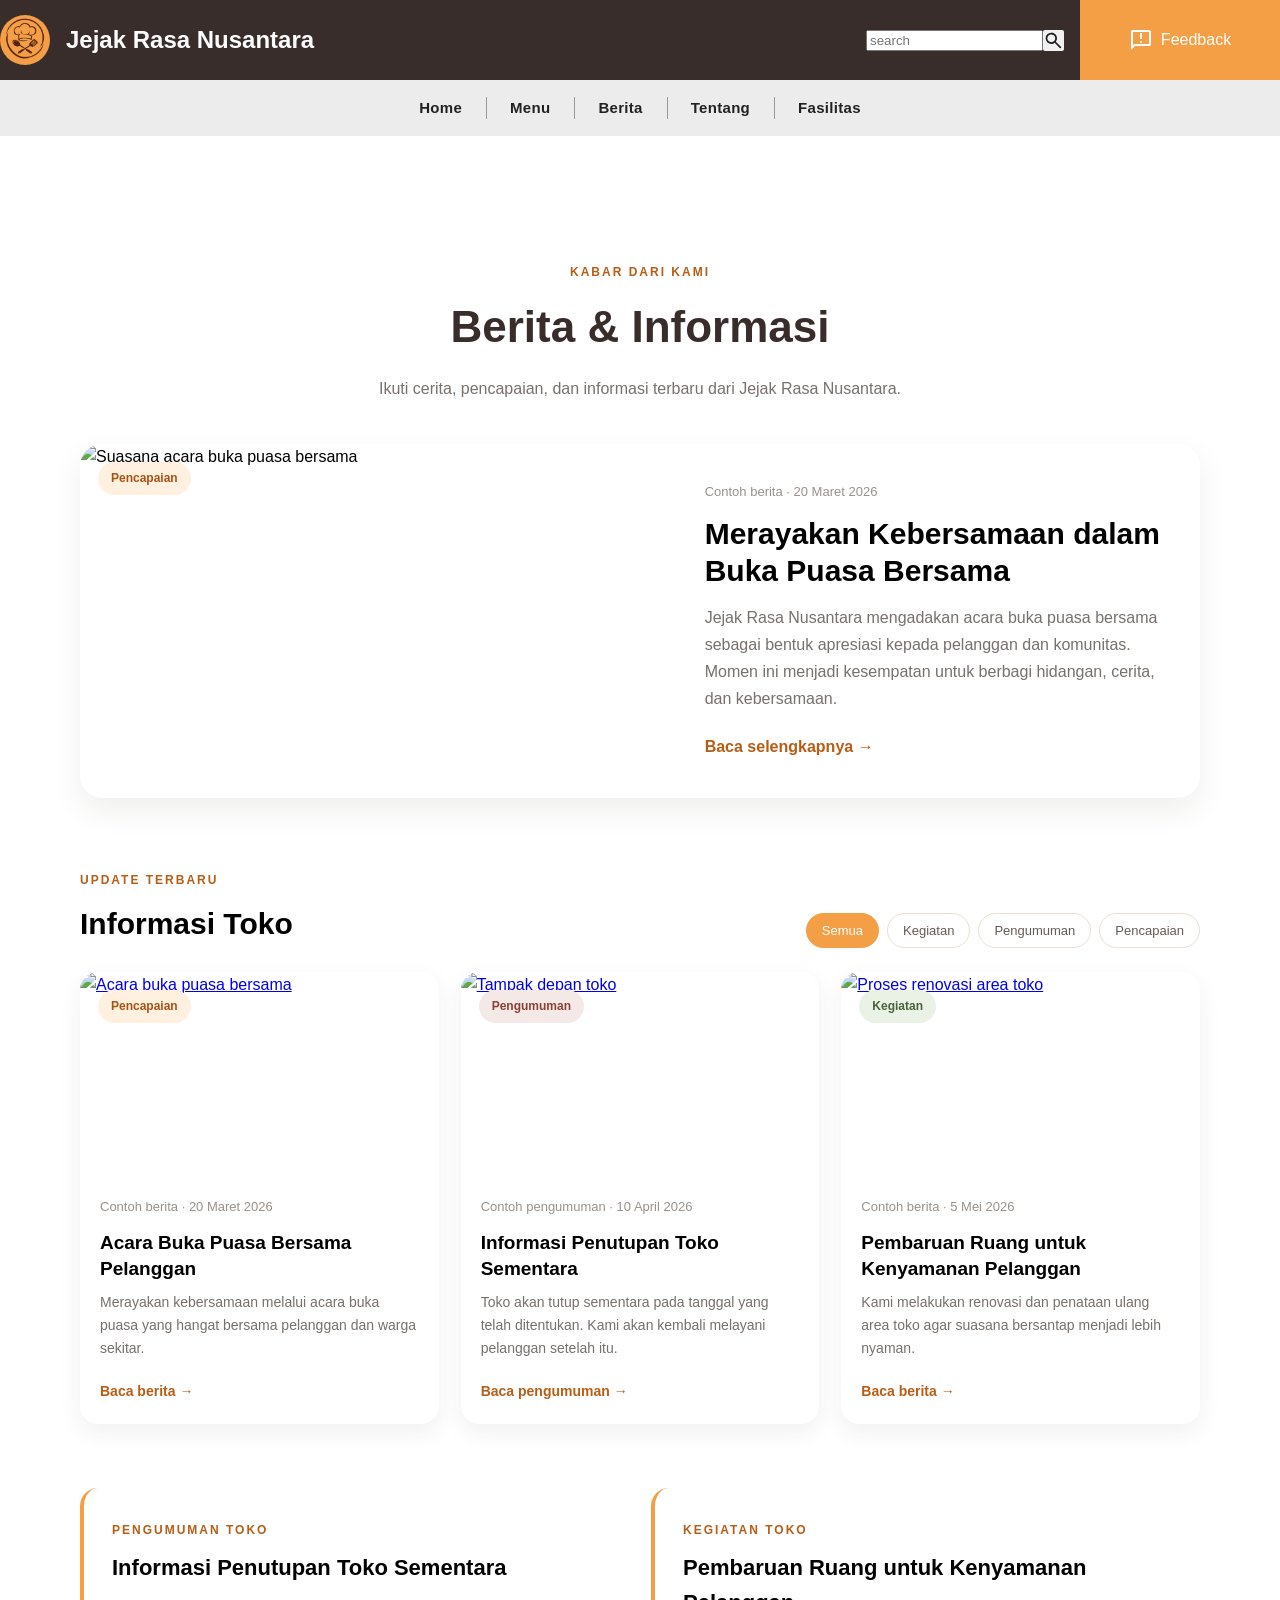
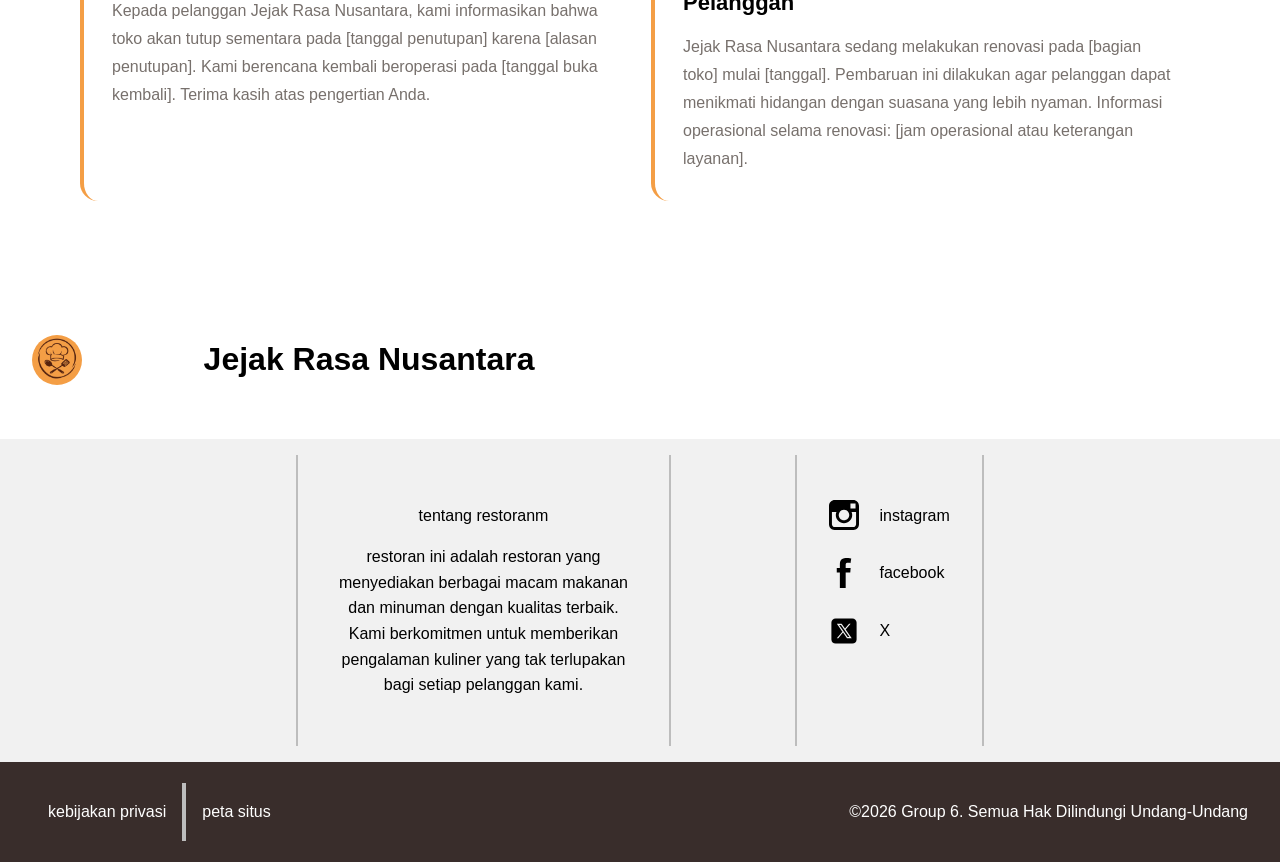
==== berita.html @ 7a0a1944 "baru" ====
<!DOCTYPE html>
<html lang="id">
<head>
    <meta charset="UTF-8">
    <meta name="viewport" content="width=device-width, initial-scale=1.0">
    <title>Berita - Jejak Rasa Nusantara</title>
    <link rel="stylesheet" href="berita.css">
    <link rel="stylesheet" href="style.css">
</head>
<body>

   <nav>
    <div class="bg_nav">
        <div class="navigation_1">
            <div class="store">
                <div class="store_logo">
                    <img src="Minimal Brown Chef Emblem.png" alt="logo">
                </div>
                    <h1>Jejak Rasa Nusantara</h1>
            </div>
        <div class="container">
            <div class="search">
                <input type="text" placeholder="search">
                <button>
                    <img src="search.svg" alt="">
                </button>
            </div>
                <div class="feedback">
                    <svg xmlns="http://www.w3.org/2000/svg" viewBox="0 0 24 24" height="24px" width="24px" fill="#ffffff"><path d="M12,15q0.43,0 0.71-0.29T13,14t-0.29-0.71T12,13t-0.71,0.29T11,14t0.29,0.71T12,15Zm-1-4h2V5H11v6ZM2,22V4Q2,3.17 2.59,2.59T4,2H20q0.83,0 1.41,0.59T22,4V16q0,0.82-0.59,1.41T20,18H6L2,22Zm3.15-6H20V4H4V17.13L5.15,16ZM4,16V4V16Z"/></svg>
                   <a style="color: white;" href="feedback.html">Feedback</a>
                 </div>
            </div>
            </div>
           <div class="navigation_2">
  <div id="home" class="n active"><a href="index.html"><h4>Home</h4></a></div>
  <div id="menu" class="n"><a href="menu.html"><h4>Menu</h4></a></div>
  <div id="news" class="n"><a href="berita.html"><h4>Berita</h4></a></div>
  <div id="about" class="n"><a href="tentang.html"><h4>Tentang</h4></a></div>
  <div id="fasilitas" class="n"><a href="fasilitas.html"><h4>Fasilitas</h4></a></div>
</div>

    </div>

    </nav>
<div class="block"></div>
    <main class="news-page">
        <section class="news-heading">
            <span class="eyebrow">KABAR DARI KAMI</span>
            <h1>Berita & Informasi</h1>
            <p>Ikuti cerita, pencapaian, dan informasi terbaru dari Jejak Rasa Nusantara.</p>
        </section>

        <section class="featured-news" aria-label="Berita utama">
            <div class="featured-image">
                <img src="photo/berita-buka-puasa.jpg" alt="Suasana acara buka puasa bersama">
                <span class="news-type">Pencapaian</span>
            </div>
            <div class="featured-content">
                <p class="news-date">Contoh berita · 20 Maret 2026</p>
                <h2>Merayakan Kebersamaan dalam Buka Puasa Bersama</h2>
                <p>
                    Jejak Rasa Nusantara mengadakan acara buka puasa bersama sebagai bentuk
                    apresiasi kepada pelanggan dan komunitas. Momen ini menjadi kesempatan
                    untuk berbagi hidangan, cerita, dan kebersamaan.
                </p>
                <a class="read-more" href="#berita-buka-puasa">Baca selengkapnya <span aria-hidden="true">→</span></a>
            </div>
        </section>

        <section class="news-section" id="semua-berita">
            <div class="section-heading">
                <div>
                    <span class="eyebrow">UPDATE TERBARU</span>
                    <h2>Informasi Toko</h2>
                </div>
                <div class="news-filters" aria-label="Filter berita">
                    <button class="filter-btn active" type="button" data-filter="semua">Semua</button>
                    <button class="filter-btn" type="button" data-filter="kegiatan">Kegiatan</button>
                    <button class="filter-btn" type="button" data-filter="pengumuman">Pengumuman</button>
                    <button class="filter-btn" type="button" data-filter="pencapaian">Pencapaian</button>
                </div>
            </div>

            <div class="news-grid">
                <article class="news-card" data-category="pencapaian" id="berita-buka-puasa">
                    <a class="news-image" href="#berita-buka-puasa">
                        <img src="photo/berita-buka-puasa.jpg" alt="Acara buka puasa bersama">
                        <span class="news-type">Pencapaian</span>
                    </a>
                    <div class="news-card-content">
                        <p class="news-date">Contoh berita · 20 Maret 2026</p>
                        <h3>Acara Buka Puasa Bersama Pelanggan</h3>
                        <p>Merayakan kebersamaan melalui acara buka puasa yang hangat bersama pelanggan dan warga sekitar.</p>
                        <a class="text-link" href="#berita-buka-puasa">Baca berita <span aria-hidden="true">→</span></a>
                    </div>
                </article>

                <article class="news-card" data-category="pengumuman">
                    <a class="news-image" href="#pengumuman-libur">
                        <img src="photo/berita-tutup-toko.jpg" alt="Tampak depan toko">
                        <span class="news-type announcement">Pengumuman</span>
                    </a>
                    <div class="news-card-content">
                        <p class="news-date">Contoh pengumuman · 10 April 2026</p>
                        <h3>Informasi Penutupan Toko Sementara</h3>
                        <p>Toko akan tutup sementara pada tanggal yang telah ditentukan. Kami akan kembali melayani pelanggan setelah itu.</p>
                        <a class="text-link" href="#pengumuman-libur">Baca pengumuman <span aria-hidden="true">→</span></a>
                    </div>
                </article>

                <article class="news-card" data-category="kegiatan">
                    <a class="news-image" href="#berita-renovasi">
                        <img src="photo/berita-renovasi.jpg" alt="Proses renovasi area toko">
                        <span class="news-type activity">Kegiatan</span>
                    </a>
                    <div class="news-card-content">
                        <p class="news-date">Contoh berita · 5 Mei 2026</p>
                        <h3>Pembaruan Ruang untuk Kenyamanan Pelanggan</h3>
                        <p>Kami melakukan renovasi dan penataan ulang area toko agar suasana bersantap menjadi lebih nyaman.</p>
                        <a class="text-link" href="#berita-renovasi">Baca berita <span aria-hidden="true">→</span></a>
                    </div>
                </article>
            </div>
        </section>

        <!-- Sample article detail sections. Replace the sample dates and stories with real store information. -->
        <section class="article-details" aria-label="Contoh isi berita">
            <article class="article-detail" id="pengumuman-libur">
                <span class="eyebrow">PENGUMUMAN TOKO</span>
                <h2>Informasi Penutupan Toko Sementara</h2>
                <p>
                    Kepada pelanggan Jejak Rasa Nusantara, kami informasikan bahwa toko akan
                    tutup sementara pada [tanggal penutupan] karena [alasan penutupan].
                    Kami berencana kembali beroperasi pada [tanggal buka kembali].
                    Terima kasih atas pengertian Anda.
                </p>
            </article>
            <article class="article-detail" id="berita-renovasi">
                <span class="eyebrow">KEGIATAN TOKO</span>
                <h2>Pembaruan Ruang untuk Kenyamanan Pelanggan</h2>
                <p>
                    Jejak Rasa Nusantara sedang melakukan renovasi pada [bagian toko] mulai
                    [tanggal]. Pembaruan ini dilakukan agar pelanggan dapat menikmati hidangan
                    dengan suasana yang lebih nyaman. Informasi operasional selama renovasi:
                    [jam operasional atau keterangan layanan].
                </p>
            </article>
        </section>
    </main>

<footer>
     <div class="store_footer">
            <div class="store_logo">
                <img src="Minimal Brown Chef Emblem.png" alt="logo">
            </div>
            <h1>Jejak Rasa Nusantara</h1>
            </div>
        <div class="footer">
            <div class="tentang">
                <p>
                    tentang restoranm
                </p>
                <P>
                    restoran ini adalah restoran yang menyediakan berbagai macam makanan dan minuman dengan kualitas terbaik. Kami berkomitmen untuk memberikan pengalaman kuliner yang tak terlupakan bagi setiap pelanggan kami.
                </P>
        </div>
        <div class="social_media">
            <div class="app">
                <img src="logo svg/instagram-svgrepo-com.svg" alt="logo_instagram">
                <p>
                    instagram
                </p>
            </div>
            <div class="app">
                <img src="logo svg/facebook-svgrepo-com.svg" alt="logo_facebook">
                <p>
                    facebook
                </p>
            </div>
            <div class="app">
                <img src="logo svg/icons8-x.svg" alt="logo_X">
                <p>
                    X
                </p>
            </div>
            </div>    
        </div>
        <div class="copyright">
            <div class="a" id="footer_links">
                <a href="" class="a1">kebijakan privasi</a>
                <a href="" class="a2">peta situs</a>
            </div>
            <p class="a" id="footer_copyright">
            ©2026 Group 6. Semua Hak Dilindungi Undang-Undang
            </p>
        </div>
    </footer>

    <script>
        const filterButtons = document.querySelectorAll(".filter-btn");
        const newsCards = document.querySelectorAll(".news-card");

        filterButtons.forEach(button => {
            button.addEventListener("click", () => {
                const selected = button.dataset.filter;

                filterButtons.forEach(item => item.classList.remove("active"));
                button.classList.add("active");

                newsCards.forEach(card => {
                    const showCard = selected === "semua" || card.dataset.category === selected;
                    card.hidden = !showCard;
                });
            });
        });
    </script>
</body>
</html>
---- berita.css ----
/* Jejak Rasa Nusantara - Berita page
   Shared palette: dark brown #392d2b, orange #f49e45, warm cream background.
*/

* {
    box-sizing: border-box;
}

body {
    margin: 0;
    background: #faf8f5;
    color: #392d2b;
    font-family: Arial, Helvetica, sans-serif;
}

.news-page {
    width: min(1120px, calc(100% - 40px));
    margin: 0 auto;
    padding: 58px 0 80px;
}

.news-heading {
    text-align: center;
    max-width: 680px;
    margin: 0 auto 42px;
}

.eyebrow {
    display: inline-block;
    color: #b85d16;
    font-size: 12px;
    font-weight: 700;
    letter-spacing: 2px;
    margin-bottom: 10px;
}

.news-heading h1 {
    margin: 0 0 12px;
    font-size: clamp(30px, 5vw, 44px);
    color: #392d2b;
}

.news-heading p {
    margin: 0;
    color: #77706c;
    line-height: 1.7;
}

.featured-news {
    display: grid;
    grid-template-columns: 1.1fr 1fr;
    overflow: hidden;
    background: #fff;
    border-radius: 22px;
    box-shadow: 0 12px 30px rgba(57, 45, 43, 0.08);
    margin-bottom: 68px;
}

.featured-image {
    position: relative;
    min-height: 330px;
}

.featured-image img {
    width: 100%;
    height: 100%;
    min-height: 330px;
    display: block;
    object-fit: cover;
}

.news-type {
    position: absolute;
    left: 18px;
    top: 18px;
    display: inline-block;
    padding: 7px 13px;
    border-radius: 30px;
    background: #fff0df;
    color: #a65313;
    font-size: 12px;
    font-weight: 700;
}

.news-type.announcement {
    background: #f4e9e7;
    color: #8d4036;
}

.news-type.activity {
    background: #eaf1e5;
    color: #48633c;
}

.featured-content {
    align-self: center;
    padding: 38px;
}

.news-date {
    margin: 0 0 12px;
    color: #9a918b;
    font-size: 13px;
}

.featured-content h2 {
    margin: 0 0 14px;
    font-size: clamp(23px, 3vw, 30px);
    line-height: 1.25;
}

.featured-content > p:not(.news-date) {
    color: #77706c;
    line-height: 1.7;
    margin: 0 0 22px;
}

.read-more,
.text-link {
    color: #b85d16;
    font-weight: 700;
    text-decoration: none;
}

.read-more:hover,
.text-link:hover {
    color: #392d2b;
}

.section-heading {
    display: flex;
    justify-content: space-between;
    align-items: end;
    gap: 24px;
    margin-bottom: 24px;
}

.section-heading h2 {
    margin: 0;
    font-size: 30px;
}

.news-filters {
    display: flex;
    flex-wrap: wrap;
    gap: 8px;
}

.filter-btn {
    border: 1px solid #eadfd5;
    border-radius: 30px;
    background: #fff;
    color: #665b55;
    padding: 9px 15px;
    font-size: 13px;
    cursor: pointer;
    transition: 0.2s ease;
}

.filter-btn:hover,
.filter-btn.active {
    background: #f49e45;
    border-color: #f49e45;
    color: #fff;
}

.news-grid {
    display: grid;
    grid-template-columns: repeat(3, minmax(0, 1fr));
    gap: 22px;
}

.news-card {
    min-width: 0;
    overflow: hidden;
    background: #fff;
    border-radius: 18px;
    box-shadow: 0 8px 22px rgba(57, 45, 43, 0.07);
    transition: transform 0.25s ease, box-shadow 0.25s ease;
}

.news-card:hover {
    transform: translateY(-5px);
    box-shadow: 0 14px 28px rgba(57, 45, 43, 0.12);
}

.news-card[hidden] {
    display: none;
}

.news-image {
    position: relative;
    display: block;
    height: 205px;
    overflow: hidden;
}

.news-image img {
    display: block;
    width: 100%;
    height: 100%;
    object-fit: cover;
    transition: transform 0.35s ease;
}

.news-card:hover .news-image img {
    transform: scale(1.05);
}

.news-card-content {
    padding: 20px;
}

.news-card-content h3 {
    margin: 0 0 10px;
    font-size: 19px;
    line-height: 1.35;
}

.news-card-content > p:not(.news-date) {
    margin: 0 0 18px;
    color: #77706c;
    font-size: 14px;
    line-height: 1.65;
}

.text-link {
    font-size: 14px;
}

.article-details {
    display: grid;
    grid-template-columns: repeat(2, minmax(0, 1fr));
    gap: 22px;
    margin-top: 64px;
}

.article-detail {
    scroll-margin-top: 24px;
    background: #fff;
    border-radius: 18px;
    padding: 28px;
    border-left: 4px solid #f49e45;
}

.article-detail h2 {
    margin: 0 0 12px;
    font-size: 22px;
}

.article-detail p {
    margin: 0;
    color: #77706c;
    line-height: 1.75;
}

@media (max-width: 800px) {
    .featured-news {
        grid-template-columns: 1fr;
    }

    .featured-image,
    .featured-image img {
        min-height: 260px;
        max-height: 300px;
    }

    .news-grid {
        grid-template-columns: repeat(2, minmax(0, 1fr));
    }

    .section-heading {
        align-items: flex-start;
        flex-direction: column;
    }
}

@media (max-width: 540px) {
    .news-page {
        width: min(100% - 28px, 1120px);
        padding-top: 38px;
    }

    .featured-content {
        padding: 25px;
    }

    .news-grid,
    .article-details {
        grid-template-columns: 1fr;
    }

    .news-image {
        height: 220px;
    }

    .section-heading h2 {
        font-size: 26px;
    }
}
---- style.css ----
/* =====================================================
   WARNA UTAMA
   Ubah warna cukup di sini, semua halaman ikut berubah
   ===================================================== */
:root {
    /* Warna merek */
    --color-primary: #f49e45;        /* oranye: logo, feedback, tombol View All */
    --color-brand-dark: #392d2b;     /* coklat tua: header, judul, footer bawah */
    --color-highlight: #f5b342;      /* kuning: garis atas kartu welcome, hover tombol */

    /* Teks */
    --color-text-body: #444444;      /* paragraf biasa */
    --color-text-muted: #777777;     /* teks abu-abu (deskripsi kartu) */
    --color-text-light: #ffffff;     /* teks di atas background gelap */
    --color-text-dark: #222222;      /* teks menu navigasi */
    --color-tagline: #b36b00;        /* tagline miring di welcome */
    --color-price: #b85d16;          /* harga di kartu menu */
    --color-black: #000000;

    /* Tombol */
    --color-button-dark: #2b2b2b;    /* tombol hitam (.btn) */

    /* Background */
    --color-white: #ffffff;
    --color-nav-bg: #ececec;         /* bar navigasi */
    --color-nav-hover: #d8d8d8;      /* hover menu navigasi */
    --color-light-gray: #f1f1f1;     /* footer atas & tombol search */
    --color-category-bg: #fff0df;    /* label kategori */
    --color-category-text: #a65313;  /* teks label kategori */

    /* Garis */
    --color-separator: #999999;      /* pemisah menu navigasi */
    --color-border: #bdbdbd;         /* garis footer */

    /* Lapisan transparan di atas foto */
    --overlay-dark: rgba(0, 0, 0, 0.5);
    --overlay-dark-strong: rgba(0, 0, 0, 0.9);
    --overlay-light: rgba(255, 255, 255, 0.25);
    --shadow-card: rgba(0, 0, 0, 0.08);

    /* Dipakai oleh body (sebelumnya belum didefinisikan) */
    --ink: var(--color-black);
    --paper: var(--color-white);
}

/*navigation*/
body{
    padding: 0;
    margin:0;
}
html { scroll-behavior: smooth; }
body {
  margin: 0;
  font-family: Arial, Helvetica, sans-serif;
  color: var(--ink);
  background: var(--paper);
  line-height: 1.6;
}
/* navigation */
nav{
    width: 100%;
    position: fixed;
    padding: 0;
    margin: 0;
    display: flex;
    flex-direction: column;
    z-index: 20;
    
}
 

  .welcome {
    min-height: 100vh;
    display: flex;
    align-items: center;
    justify-content: center;
    padding: 24px;
    box-sizing: border-box;
  }

  .welcome-card {
    max-width: 640px;
    background: var(--color-white);
    padding: 48px 40px;
    border-radius: 16px;
    border-top: 6px solid var(--color-highlight);
    text-align: center;
  }

  .welcome-card h1 {
    margin: 0 0 8px;
    font-size: 2.2rem;
  }

  .tagline {
    margin: 0 0 24px;
    font-size: 1.15rem;
    font-style: italic;
    color: var(--color-tagline);
  }

  .welcome-card p {
    margin: 0 0 16px;
    line-height: 1.7;
    color: var(--color-text-body);
  }

 

  .btn {
    display: inline-block;
    margin-top: 12px;
    padding: 14px 32px;
    background: var(--color-button-dark);
    color: var(--color-white);
    text-decoration: none;
    font-weight: 600;
    border-radius: 999px;
    transition: background 0.2s, transform 0.2s;
  }
  .btn:hover {
    background: var(--color-highlight);
    color: var(--color-button-dark);
    transform: translateY(-2px);
  }

  @media (max-width: 600px) {
    .welcome-card { padding: 32px 20px; }
    .welcome-card h1 { font-size: 1.7rem; }
  }
.store{
    display: flex;
    flex-direction: row;
    justify-content: space-between;
    align-items: center;
    gap: 16px;
}
.store_logo img{
    width: 50px;
    height: 50px;
    background-color: var(--color-primary);
    border-radius: 50%;
    display: flex;
    justify-content: center;
    align-items: center;
}
.store h1{
    color: var(--color-text-light);
}
.search{
    position: relative;
    justify-content: center;
    align-items: center;
    display: flex;
}
.search img{
    position: absolute;
    top: 30px;
    right: 0;
    border: transparent;
    width: 21px;
    height:21px;
}
.search button{
    border-radius: 2px;
    border: transparent;
    background-color: var(--color-light-gray);
    width: 21px;
    height:21px;
}
.feedback   {
    position: relative;
    right: 0;
    display: flex;
    flex-direction: row;
    align-items: center;
    justify-content: center;
    background-color: var(--color-primary);
    height: 80px;
    width: 200px;
}
.navigation_1 {
    align-items: stretch;   /* children fill the full header height */
}
.store h1 {
    margin: 0 0 0 0;        /* remove the default h1 margin */
}
.feedback {
    height: auto;           /* follow the header height */
    min-height: 80px;
}
.feedback {
    gap: 8px;
    align-items: center;
}
.feedback img {
    display: block;
}
.feedback,
.feedback a {
    display: flex;
    align-items: center;
    justify-content: center;
    gap: 8px;
    text-decoration: none;
}

.feedback img {
    display: block;      /* removes the baseline gap under the image */
    width: 24px;
    height: 24px;
}

.feedback p,
.feedback h4,
.feedback span,
.feedback a {
    margin: 0;           /* removes the default margin that pushes the text up */
    line-height: 1;
}
.navigation_1{
    display: flex;
    flex-direction: row;
    justify-content: space-between;
    align-items: center;
    gap: 16px;
    background-color: var(--color-brand-dark);
}
/*nav*/
.navigation_2 {
    display: flex;
    justify-content: center;
    flex-wrap: wrap;
    background: var(--color-nav-bg);
    position: sticky;
    top: 0;
  }

  .navigation_2 .n { position: relative; }

  /* separator drawn by CSS instead of typed "||" */
  .navigation_2 .n + .n::before {
    content: "";
    position: absolute;
    left: 0;
    top: 30%;
    height: 40%;
    width: 1px;
    background: var(--color-separator);
  }

  .navigation_2 .n a {
    display: block;
    padding: 16px 24px;
    color: var(--color-text-dark);
    text-decoration: none;
  }

  .navigation_2 h4 {
    margin: 0;
    font-size: 15px;
    font-weight: 600;
    letter-spacing: 0.3px;
  }

  .navigation_2 .n a:hover { background: var(--color-nav-hover); }

  /* current page */


  @media (max-width: 600px) {
    .navigation_2 .n a { padding: 12px 14px; }
    .navigation_2 h4 { font-size: 13px; }
  }

.n{
    margin: 0;
    padding: 0;
    color: var(--color-black);
    font-size: 16px;
}
.container{
    display:flex;
    flex-direction: row;
    gap: 16px;
}
/*banner*/



.hero_home{
    position:relative;
    display:flex;   
    flex-direction: column;
    height:700px;
}

.bg_gm{
    top:0;
    right:0;
    position:absolute;
    width:50%;
    height:650px;
    overflow:hidden;
}
.bg_gm img{
    width:100%;
    height:100%;
    object-fit:cover;
}
.bg_gm::before{
    content:"";
    position:absolute;
    inset:0;
    background: var(--overlay-dark);
    opacity:1;
}
.bg{
    width:100%;
}
.box_a{
    display: flex;
    align-items: center;
}
.box_b{
    position:absolute;
    bottom: 70px;
    right:60px;
    gap: 32px;
    
    display:grid;
    grid-template-areas:
    "box-1 box-2"
    "box-3 box-4";
}
.box{
    position: relative;
    padding: 0;
    margin: 0;
    border-radius: 20px;
    width:220px;
    height:160px;
    overflow:hidden;
}
.box img{
    padding: 0;
    margin: 0;
    width:100%;
    height:100%;
    object-fit:cover;
}

.d{
    display:flex;
    flex-direction:row;
    position:absolute;
    left: 30px;
    bottom:0;
    z-index:4;
}

.title h1{
    font-size:70px;
    color: var(--color-text-light);
    position: absolute;
    bottom:70px;
    z-index: 4;
}

.subt h3{
    font-size: 30px;
    color: var(--color-text-light);
    position: absolute;
    bottom:50px;
    z-index: 4;
}
.des p{
    font-size: 20px;
    color: var(--color-text-light);
    position: absolute;
    bottom:40px;
    z-index: 4;
}
.g1{
    display:flex;
    flex-direction: column;
}

/* SLIDE CONTAINER */
.hero_slide {
    position: relative;
    width: 50%;
    height: 650px;
    overflow: hidden;
}

/* INDIVIDUAL SLIDES */
.slide {
    width: 100%;
    height: 100%;
    position: absolute;
    inset: 0;

    display: flex;
    align-items: center;
    justify-content: center;

    color: var(--color-text-light);
    background-size: cover;
    background-position: center;

    opacity: 0;
    animation: fadeSlide 12s infinite;

    overflow: hidden;
    z-index: 1;
}

.box {
    position: relative;
    padding: 0;
    margin: 0;
    border-radius: 20px;
    width: 220px;
    height: 160px;
    overflow: hidden;
    cursor: pointer;
}

.box_info {
    position: absolute;
    inset: 0;
    z-index: 3;

    display: flex;
    flex-direction: column;
    justify-content: flex-end;

    padding: 15px;
    color: var(--color-text-light);

    background: var(--overlay-dark);

    opacity: 0;
    transition: opacity 0.3s ease-in-out;
}

.box_info h3 {
    margin: 0;
    font-size: 20px;
}

.box_info p {
    margin: 5px 0 0;
    font-size: 13px;
}

.box:hover .box_info {
    opacity: 1;
}
.box img {
    transition: transform 0.3s ease-in-out;
}

.box:hover img {
    transform: scale(1.1);
}
/* PAUSE ALL SLIDES ON HOVER */
/* NORMAL STATE */
.s-i-hover {
    display: block;
}

.i-hover {
    display: none;
    position: absolute;
    bottom:0;
}

/* HOVER STATE */


.hero_slide::after {
    content: "";
    position: absolute;
    inset: 0;
    background-color: var(--overlay-light);
    opacity: 0;
    transition: opacity 0.3s ease-in-out;
    pointer-events: none;
    z-index: 5;
}

.hero_slide:hover::after {
    opacity: 1;
}

.hero_slide:hover .s-i-hover {
    display: none;
}

.hero_slide:hover .i-hover {
    position: absolute;
    bottom:150px;
    display: block;
    transition: 1s ease-in-out;
}
.hero_slide img {
    transition: transform 0.3s ease-in-out;
}

.hero_slide:hover img {
    transform: scale(1.1);
}
.hero_slide::after{
    content: "";
    background-color: var(--overlay-light);
    opacity:0;
}
.hero_slide::after:hover{
    opacity: 1;
}
.hero_slide:hover .slide {
    animation-play-state: paused;
    cursor: pointer;
}

.hero_slide:hover h1{
    bottom: 200px;
    font-size: 100px;
    width: 700px;
}
/* DARK GRADIENT */
.slide::before {
    content: "";
    position: absolute;
    inset: 0;

    background-image: linear-gradient(
        to top,
        var(--overlay-dark-strong),
        transparent
    );

    z-index: 2;
}

/* SLIDE IMAGES */
.slide img {
    position: absolute;
    width: 100%;
    height: 100%;
    object-fit: cover;
    z-index: 1;
}

/* ANIMATION DELAYS */
.slide:nth-child(1) {
    animation-delay: 0s;
}

.slide:nth-child(2) {
    animation-delay: 4s;
}

.slide:nth-child(3) {
    animation-delay: 8s;
}

/* FADE ANIMATION */
@keyframes fadeSlide {
    0% {
        opacity: 0;
    }

    8% {
        opacity: 1;
    }

    33% {
        opacity: 1;
    }

    41% {
        opacity: 0;
    }

    100% {
        opacity: 0;
    }
}

/*main*/
.box2{
    display: flex;
    justify-content: center;
}

/*hero home*/
.view_all{
    background-color:transparent;
    border:none;
}
.hero_home{
    position: relative;
    top:100px;
    width:100%;
    height: 700px;

    display:flex;
}
/*menu informasi*/
.menu_dan_informasi{
    display: flex;
    flex-direction: column;
    justify-content: space-between;
    gap: 16px;
    z-index: 20;
}
/* menu list */

/* MENU PREVIEW */

.menu_list {
    width: 100%;
    padding: 40px 0;
}

.menuvl {
    display: flex;
    justify-content: space-between;
    align-items: center;
    max-width: 700px;
    margin: 0 auto 30px;
}

.menuvl h2 {
    color: var(--color-brand-dark);
    font-size: 28px;
    margin: 0;
}

.menu-label {
    color: var(--color-primary);
    font-size: 12px;
    font-weight: bold;
    letter-spacing: 2px;
}

/* VIEW ALL BUTTON */

.view_all {
    text-decoration: none;
    color: var(--color-brand-dark);
    background-color: var(--color-primary);
    border: none;
    border-radius: 20px;
    padding: 10px 20px;
    font-weight: bold;
    transition: 0.3s ease;
}

.view_all:hover {
    background-color: var(--color-brand-dark);
    color: var(--color-text-light);
}

/* FOOD AND DRINK ROWS */

.list_food,
.list_drink {
    display: flex;
    flex-direction: row;
    justify-content: center;
    gap: 20px;
}

/* MENU CARDS */

.card {
    width: 280px;
    background: var(--color-white);
    border-radius: 18px;
    overflow: hidden;
    box-shadow: 0 8px 20px var(--shadow-card);
}

.card img {
    width: 100%;
    height: 180px;
    object-fit: cover;
    display: block;
}

.card_info {
    padding: 16px 20px 20px;
}

.card_title {
    display: flex;
    justify-content: space-between;
    align-items: center;
    gap: 10px;
}

.card_title h3 {
    margin: 0;
    color: var(--color-brand-dark);
}

.card_title span {
    color: var(--color-price);
    font-weight: bold;
}

.card_info p {
    color: var(--color-text-muted);
    line-height: 1.5;
}

.category {
    display: inline-block;
    background: var(--color-category-bg);
    color: var(--color-category-text);
    padding: 6px 12px;
    border-radius: 20px;
    font-size: 13px;
}

/* HOVER EFFECT */

.card:hover {
    transform: scale(1.05);
    z-index: 5;
}

.card:hover img {
    transform: scale(1.1);
}

.card:hover::after {
    opacity: 1;
}

.card:hover .card_info {
    opacity: 1;
    transform: translateY(0);
}

/* SPACING */

.blank {
    height: 20px;
}
.block{
    height: 200px;
}
/* RESPONSIVE */

@media (max-width: 700px) {
    .list_food,
    .list_drink {
        flex-wrap: wrap;
    }

    .menuvl {
        width: 90%;
        gap: 15px;
    }
}

@media (max-width: 450px) {
    .card {
        width: 160px;
        height: 170px;
    }

    .menuvl h2 {
        font-size: 23px;
    }
}

.informasi{
    padding: 0;
    margin: 0;
    gap: 16px;
    height: 320px;
    width:100%;
    display: flex;
    justify-content: center;
    overflow:hidden;
}
.info{
    height: 320px;
    width:75%;
    position: relative;
    display: flex;
    justify-content: center;
    
}
.info img{
    position:absolute;
    width:100%;
    height:100%;
    border-radius: 20px;
}

.lokasi{
    display: flex;
    flex-direction: row;
    justify-content: space-between;
    width: 70%;
}
#map{
    border-radius:16px;
    margin:24px;
    width: 500px;
    height: 450px;
    overflow:hidden;
}
.boxsementara{
    display: flex;
    justify-content: center;
    gap:16px;
    flex-direction: column;
    
}

.box1 iframe{
    border-radius:16px;
    width:100%;
    height:100%;
    object-fit:cover;
}

.l{
    display: flex;
    justify-content: center;
}
.box1{
    margin:24px;
    padding:24px;
    background-color: var(--color-brand-dark);
    color: var(--color-text-light);
    border-radius:16px;
}

/*footer*/
.store_footer{
    display: flex;
    flex-direction: row;
    align-items: center;
    gap: 10%;
    padding: 32px;
}
.footer{
    padding: 16px;
    position: relative;
    bottom: 0;
    height: 100%;
    background-color: var(--color-light-gray);
    text-align: center;
    display: flex;
    flex-direction: row;
    justify-content: center;
    gap: 10%;
}
.app{
    display: flex;
    flex-direction: row;
    align-items: center;
    gap: 20px;
}
.app img{
    width: 30px;
    width: 30px;
}
.tentang{
    width: 30%;
    border-left: 2px solid var(--color-border);
    border-right: 2px solid var(--color-border);
    padding: 32px;
    
}
.social_media{
    border-left: 2px solid var(--color-border);
    border-right: 2px solid var(--color-border);
    padding: 32px;
}
.copyright{
    color: var(--color-text-light);
    display: flex;
    flex-direction: row;
    justify-content: space-between;
    align-items: center;
    position: relative;
    bottom: 0;
    height: 100px;
    background-color: var(--color-brand-dark);
    text-align: center;
}
.a{
    padding-left: 32px;
    padding-right: 32px;
    height: 20px;
    display: flex;
    align-items: center;
}
.a1{
    padding: 16px;
    border-right: 2px solid var(--color-border);
}
.a2{
    padding: 16px;
    border-left: 2px solid var(--color-border);
}
#footer_links{
    display: flex;
    flex-direction: row;
}
#footer_links a{
    color: var(--color-text-light);
    text-decoration: none;
}
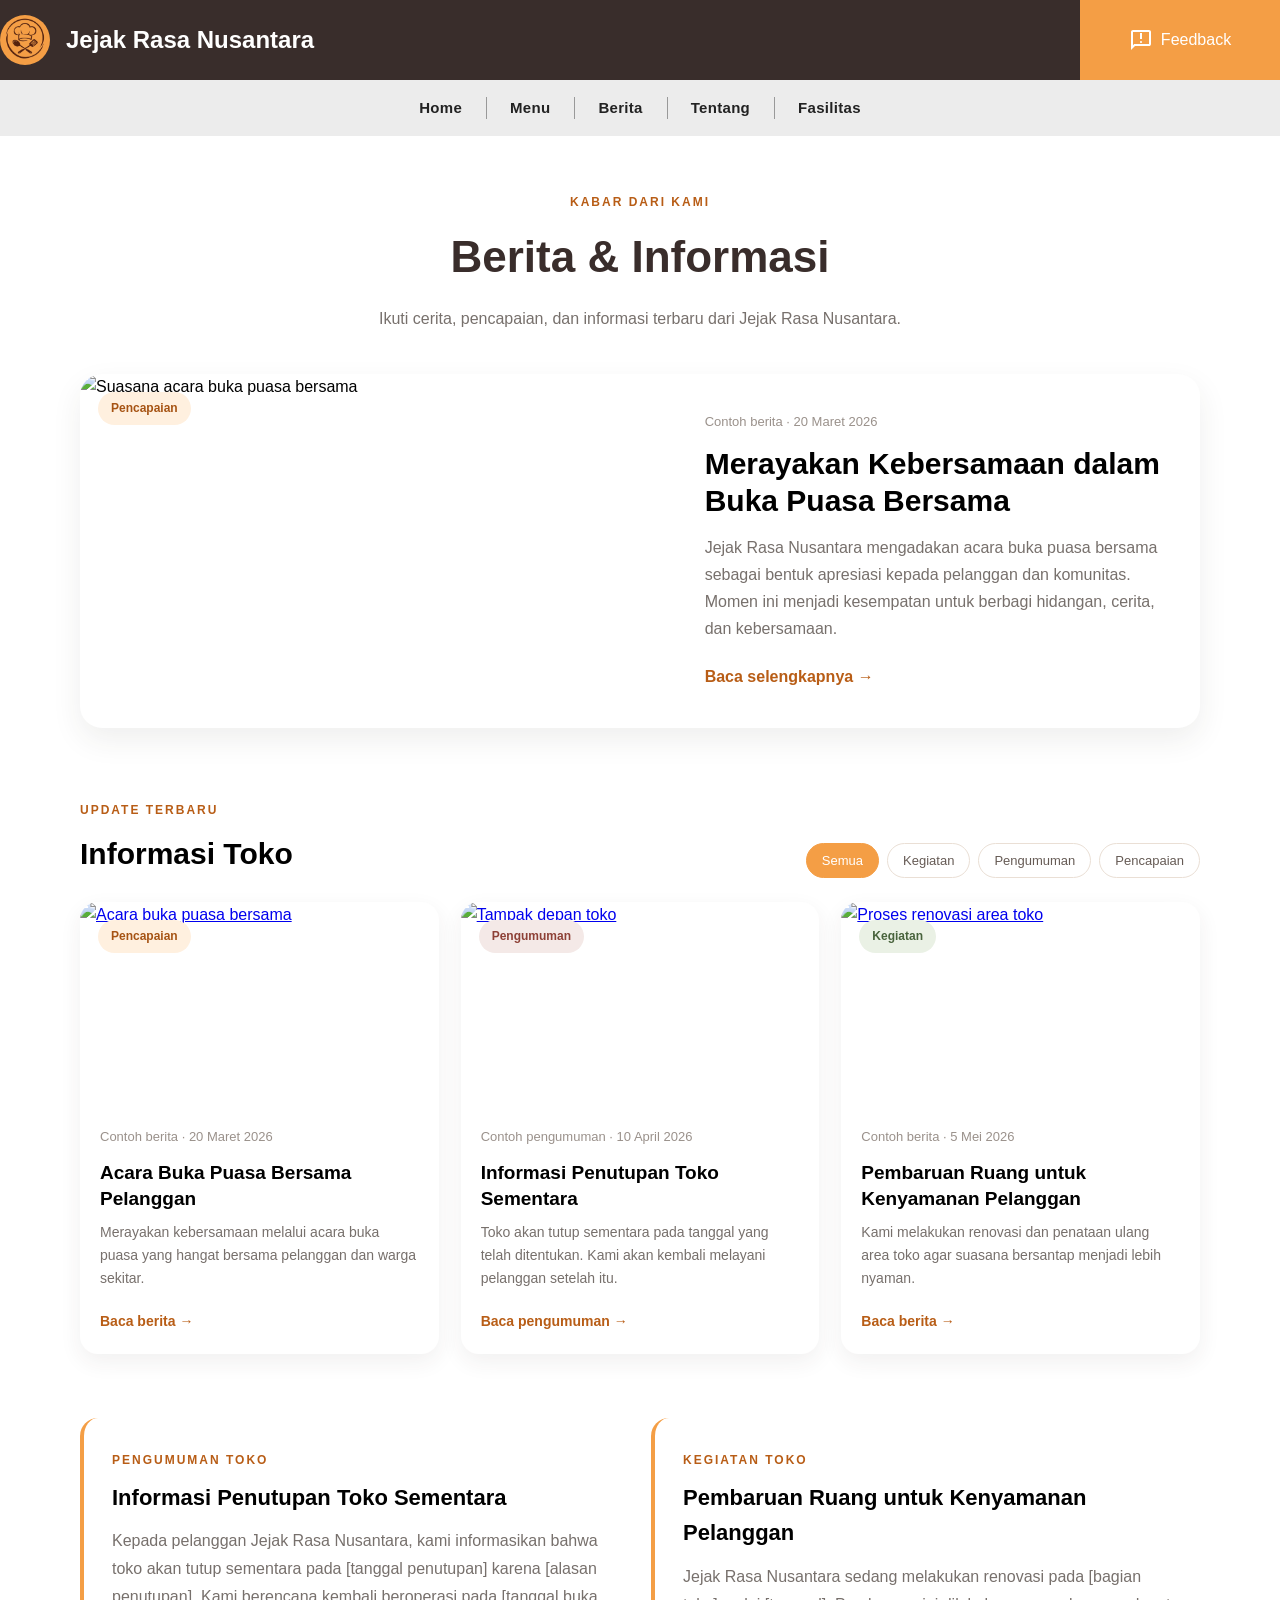
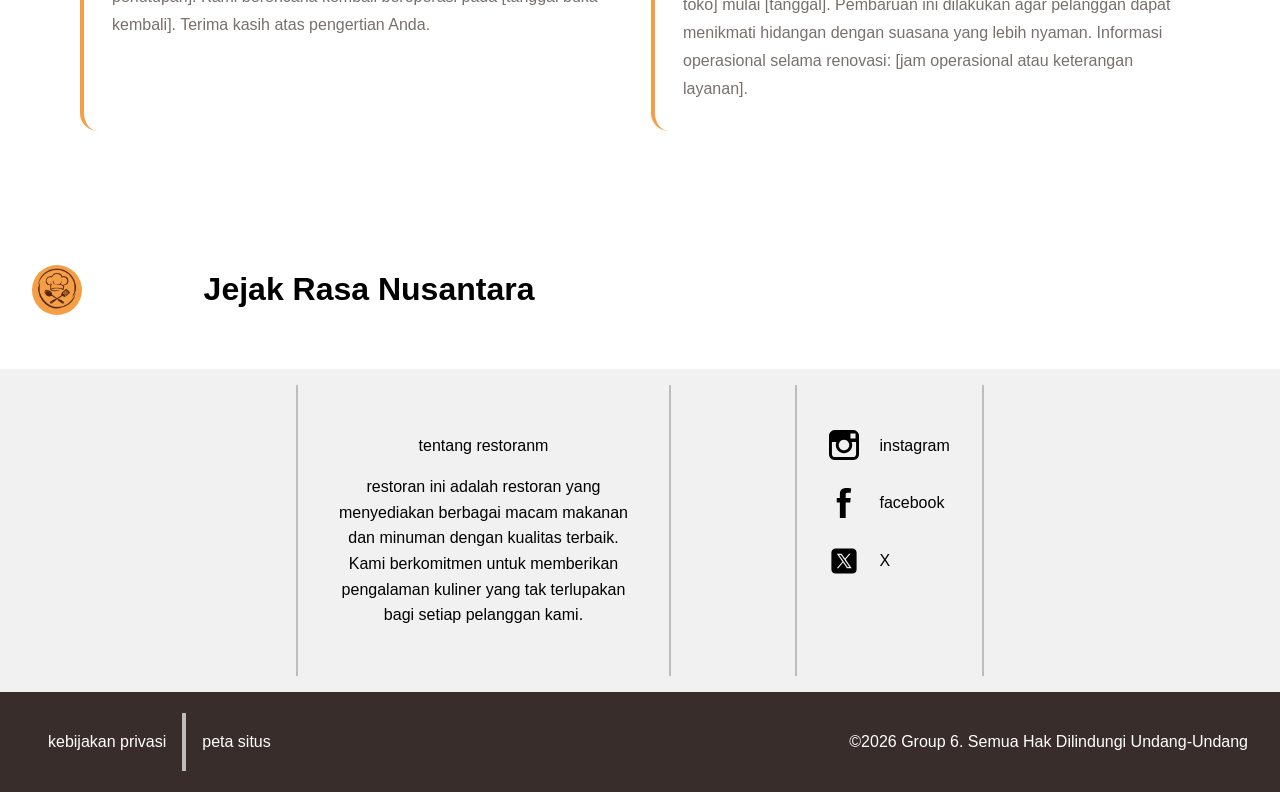
==== commit ca7e0a73: "update" ====
--- a/berita.html
+++ b/berita.html
@@ -19,12 +19,6 @@
                     <h1>Jejak Rasa Nusantara</h1>
             </div>
         <div class="container">
-            <div class="search">
-                <input type="text" placeholder="search">
-                <button>
-                    <img src="search.svg" alt="">
-                </button>
-            </div>
                 <div class="feedback">
                     <svg xmlns="http://www.w3.org/2000/svg" viewBox="0 0 24 24" height="24px" width="24px" fill="#ffffff"><path d="M12,15q0.43,0 0.71-0.29T13,14t-0.29-0.71T12,13t-0.71,0.29T11,14t0.29,0.71T12,15Zm-1-4h2V5H11v6ZM2,22V4Q2,3.17 2.59,2.59T4,2H20q0.83,0 1.41,0.59T22,4V16q0,0.82-0.59,1.41T20,18H6L2,22Zm3.15-6H20V4H4V17.13L5.15,16ZM4,16V4V16Z"/></svg>
                    <a style="color: white;" href="feedback.html">Feedback</a>
--- a/style.css
+++ b/style.css
@@ -753,7 +753,7 @@
     height: 20px;
 }
 .block{
-    height: 200px;
+    height: 130px;
 }
 /* RESPONSIVE */
 
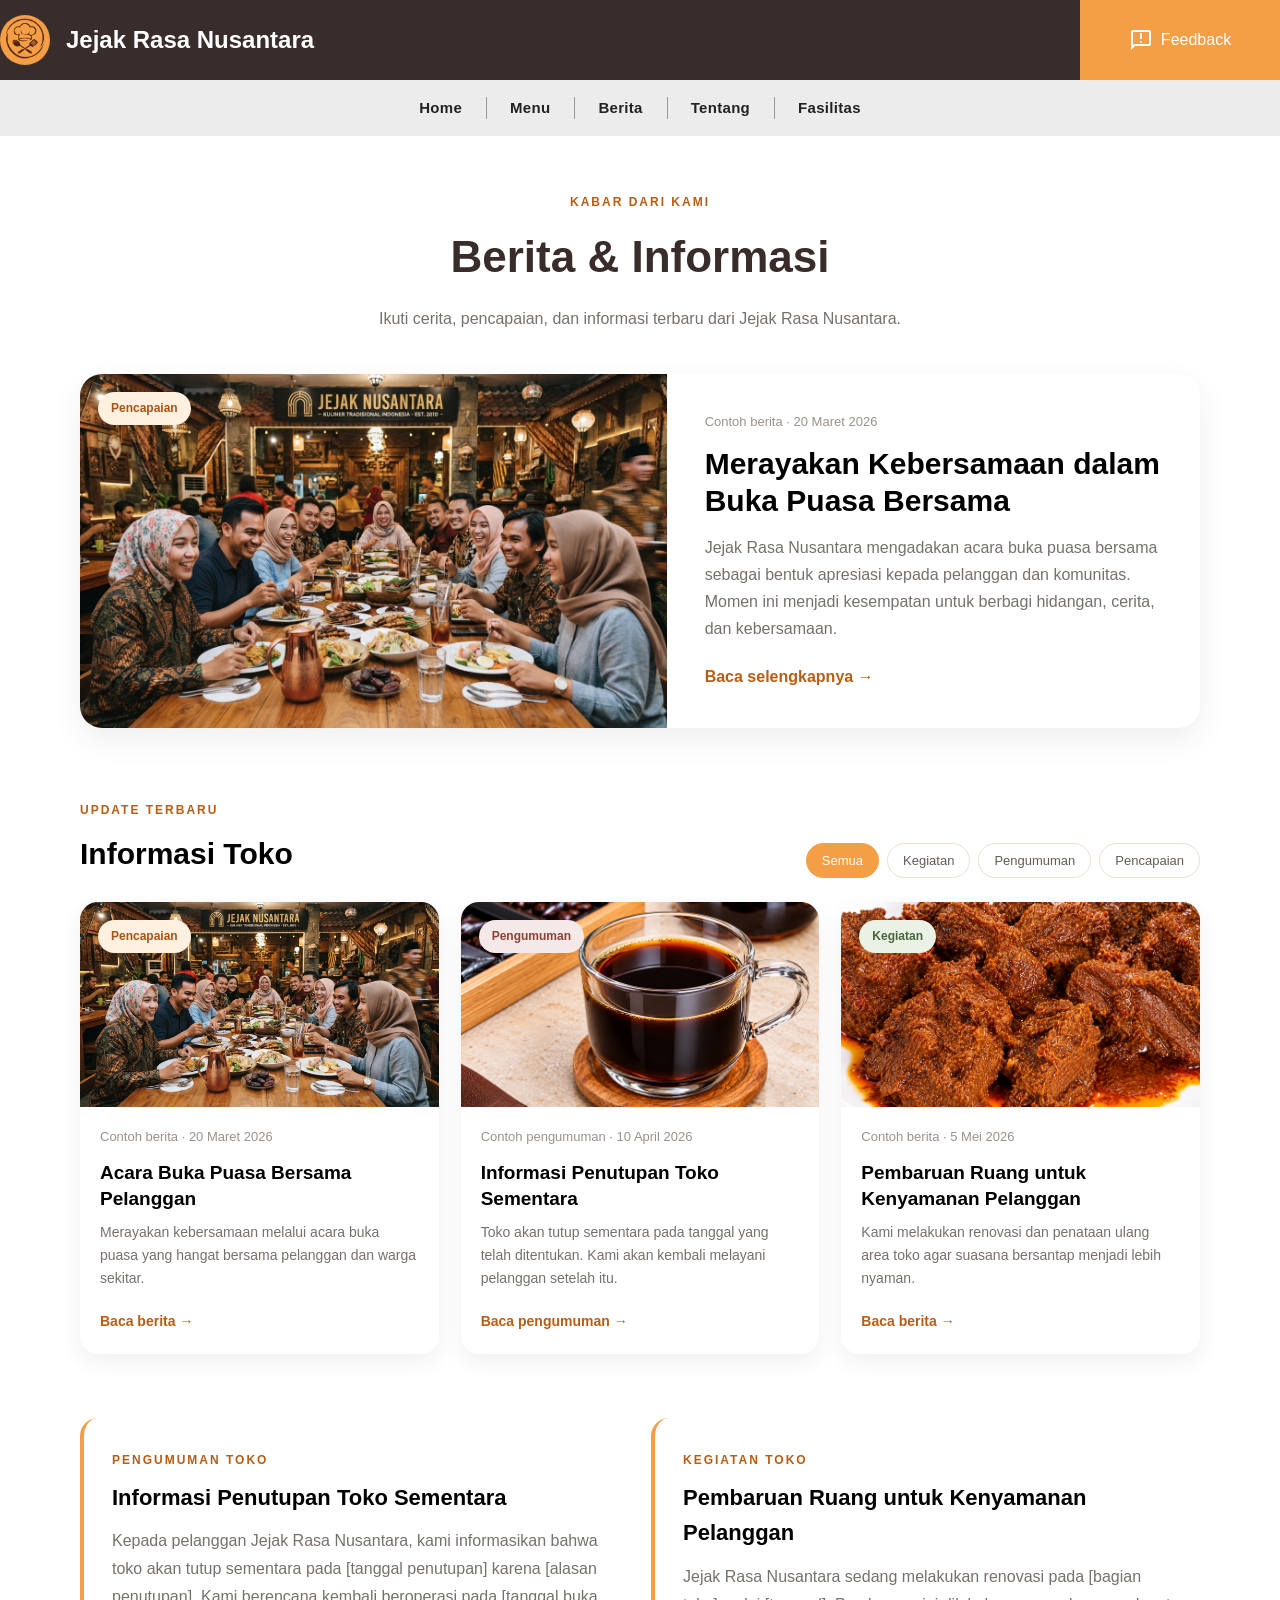
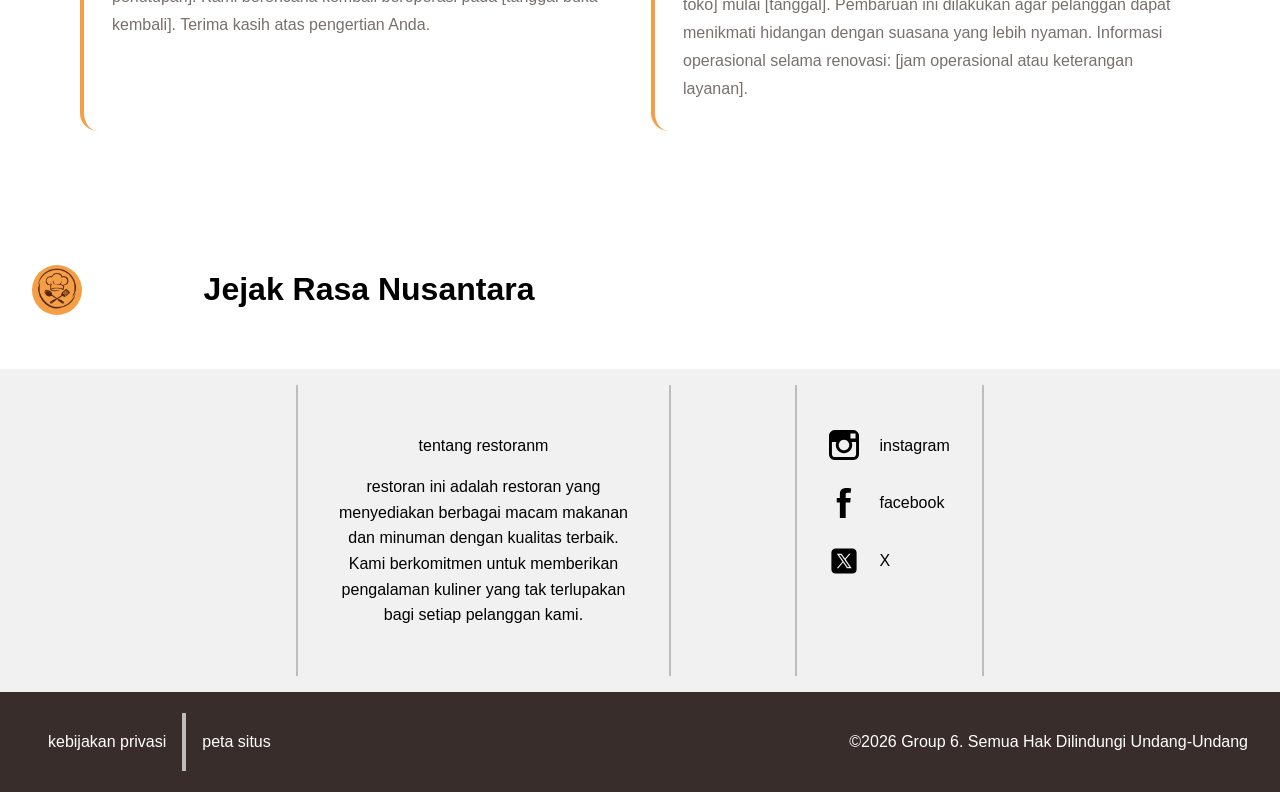
==== commit 686acf35: "update" ====
--- a/berita.html
+++ b/berita.html
@@ -46,7 +46,7 @@
 
         <section class="featured-news" aria-label="Berita utama">
             <div class="featured-image">
-                <img src="photo/berita-buka-puasa.jpg" alt="Suasana acara buka puasa bersama">
+                <img src="photo/Gemini_Generated_Image_2oudai2oudai2oud.jpg" alt="Suasana acara buka puasa bersama">
                 <span class="news-type">Pencapaian</span>
             </div>
             <div class="featured-content">
@@ -78,7 +78,7 @@
             <div class="news-grid">
                 <article class="news-card" data-category="pencapaian" id="berita-buka-puasa">
                     <a class="news-image" href="#berita-buka-puasa">
-                        <img src="photo/berita-buka-puasa.jpg" alt="Acara buka puasa bersama">
+                        <img src="photo/Gemini_Generated_Image_2oudai2oudai2oud.jpg" alt="Acara buka puasa bersama">
                         <span class="news-type">Pencapaian</span>
                     </a>
                     <div class="news-card-content">
@@ -91,7 +91,7 @@
 
                 <article class="news-card" data-category="pengumuman">
                     <a class="news-image" href="#pengumuman-libur">
-                        <img src="photo/berita-tutup-toko.jpg" alt="Tampak depan toko">
+                        <img src="photo/Cozy Glass Coffee on Wood Coaster.png" alt="Tampak depan toko">
                         <span class="news-type announcement">Pengumuman</span>
                     </a>
                     <div class="news-card-content">
@@ -104,7 +104,7 @@
 
                 <article class="news-card" data-category="kegiatan">
                     <a class="news-image" href="#berita-renovasi">
-                        <img src="photo/berita-renovasi.jpg" alt="Proses renovasi area toko">
+                        <img src="photo/Close-Up Rendang Beef Curry.png" alt="Proses renovasi area toko">
                         <span class="news-type activity">Kegiatan</span>
                     </a>
                     <div class="news-card-content">
--- a/style.css
+++ b/style.css
@@ -42,11 +42,34 @@
     --ink: var(--color-black);
     --paper: var(--color-white);
 }
-
 /*navigation*/
 body{
     padding: 0;
     margin:0;
+}
+.bg_wb img{
+    position: fixed;
+    z-index: 0;
+}
+.sha_ft{
+position: absolute;
+bottom: -185%;
+width: 100%;
+height: 100px;
+box-shadow: #000000 0 -2px 100px;
+z-index: 0;
+}
+
+.welcom-bg{
+    position: absolute;
+    background-color: var(--color-category-bg);
+    height: 420px;
+    box-shadow: #000000 0 2px 100px;
+    width: 100%;
+}
+.main {
+    position: relative;
+    z-index: 2;
 }
 html { scroll-behavior: smooth; }
 body {
@@ -363,22 +386,24 @@
     font-size:70px;
     color: var(--color-text-light);
     position: absolute;
+    bottom:90px;
+    z-index: 4;
+}
+
+.subt h3{
+    width: 800px;
+    font-size: 30px;
+    color: var(--color-text-light);
+    position: absolute;
     bottom:70px;
     z-index: 4;
 }
-
-.subt h3{
-    font-size: 30px;
+.des p{
+    width: 600px;
+    font-size: 15px;
     color: var(--color-text-light);
     position: absolute;
-    bottom:50px;
-    z-index: 4;
-}
-.des p{
-    font-size: 20px;
-    color: var(--color-text-light);
-    position: absolute;
-    bottom:40px;
+    bottom:20px;
     z-index: 4;
 }
 .g1{
@@ -484,7 +509,7 @@
     content: "";
     position: absolute;
     inset: 0;
-    background-color: var(--overlay-light);
+    
     opacity: 0;
     transition: opacity 0.3s ease-in-out;
     pointer-events: none;
@@ -503,7 +528,10 @@
     position: absolute;
     bottom:150px;
     display: block;
-    transition: 1s ease-in-out;
+    transition: 4s ease-in-out;
+}
+.i-hover .des p{
+    bottom: -70px;
 }
 .hero_slide img {
     transition: transform 0.3s ease-in-out;
@@ -514,7 +542,7 @@
 }
 .hero_slide::after{
     content: "";
-    background-color: var(--overlay-light);
+
     opacity:0;
 }
 .hero_slide::after:hover{
@@ -922,3 +950,145 @@
     color: var(--color-text-light);
     text-decoration: none;
 }
+
+
+
+/* RESTAURANT INFORMATION */
+
+.restaurant_info {
+    width: 90%;
+    margin: 60px auto;
+    display: grid;
+    grid-template-columns: 1fr 1fr;
+    gap: 45px;
+    align-items: stretch;
+}
+
+.info_left {
+    display: flex;
+    flex-direction: column;
+    gap: 25px;
+}
+
+.info_card {
+    background-color: #382c29;
+    color: white;
+    padding: 25px;
+    border-radius: 15px;
+}
+
+.info_card h3 {
+    font-size: 20px;
+    margin-bottom: 20px;
+    text-transform: capitalize;
+}
+
+.hours_list {
+    display: flex;
+    flex-direction: column;
+    gap: 12px;
+}
+
+.hours_item {
+    display: flex;
+    justify-content: space-between;
+    gap: 15px;
+    font-size: 15px;
+}
+
+.info_note {
+    font-size: 12px;
+    color: #c9bdb8;
+    margin-top: 18px;
+}
+
+.info_card > p {
+    line-height: 1.7;
+    font-size: 15px;
+}
+
+.map_link {
+    display: inline-block;
+    margin-top: 15px;
+    padding: 10px 18px;
+    background-color: #f0a44b;
+    color: #382c29;
+    text-decoration: none;
+    border-radius: 7px;
+    font-weight: bold;
+    transition: 0.3s;
+}
+
+.map_link:hover {
+    background-color: #ffc477;
+    transform: translateY(-2px);
+}
+
+/* CONTACT */
+
+.contact_card {
+    display: flex;
+    flex-direction: column;
+    gap: 18px;
+}
+
+.contact_item {
+    display: flex;
+    align-items: center;
+    gap: 15px;
+}
+
+.contact_item > span {
+    width: 40px;
+    height: 40px;
+    display: flex;
+    justify-content: center;
+    align-items: center;
+    background-color: #51413b;
+    border-radius: 10px;
+    font-size: 20px;
+}
+
+.contact_item h4 {
+    font-size: 15px;
+    margin-bottom: 4px;
+}
+
+.contact_item p {
+    font-size: 13px;
+    color: #d0c5c0;
+}
+
+/* MAP */
+
+.info_map {
+    min-height: 100%;
+    border-radius: 15px;
+    overflow: hidden;
+}
+
+.info_map iframe {
+    width: 100%;
+    height: 100%;
+    min-height: 500px;
+    border: none;
+}
+
+/* RESPONSIVE */
+
+@media (max-width: 768px) {
+
+    .restaurant_info {
+        grid-template-columns: 1fr;
+        gap: 25px;
+    }
+
+    .info_map iframe {
+        min-height: 350px;
+    }
+
+    .hours_item {
+        font-size: 13px;
+    }
+
+}
